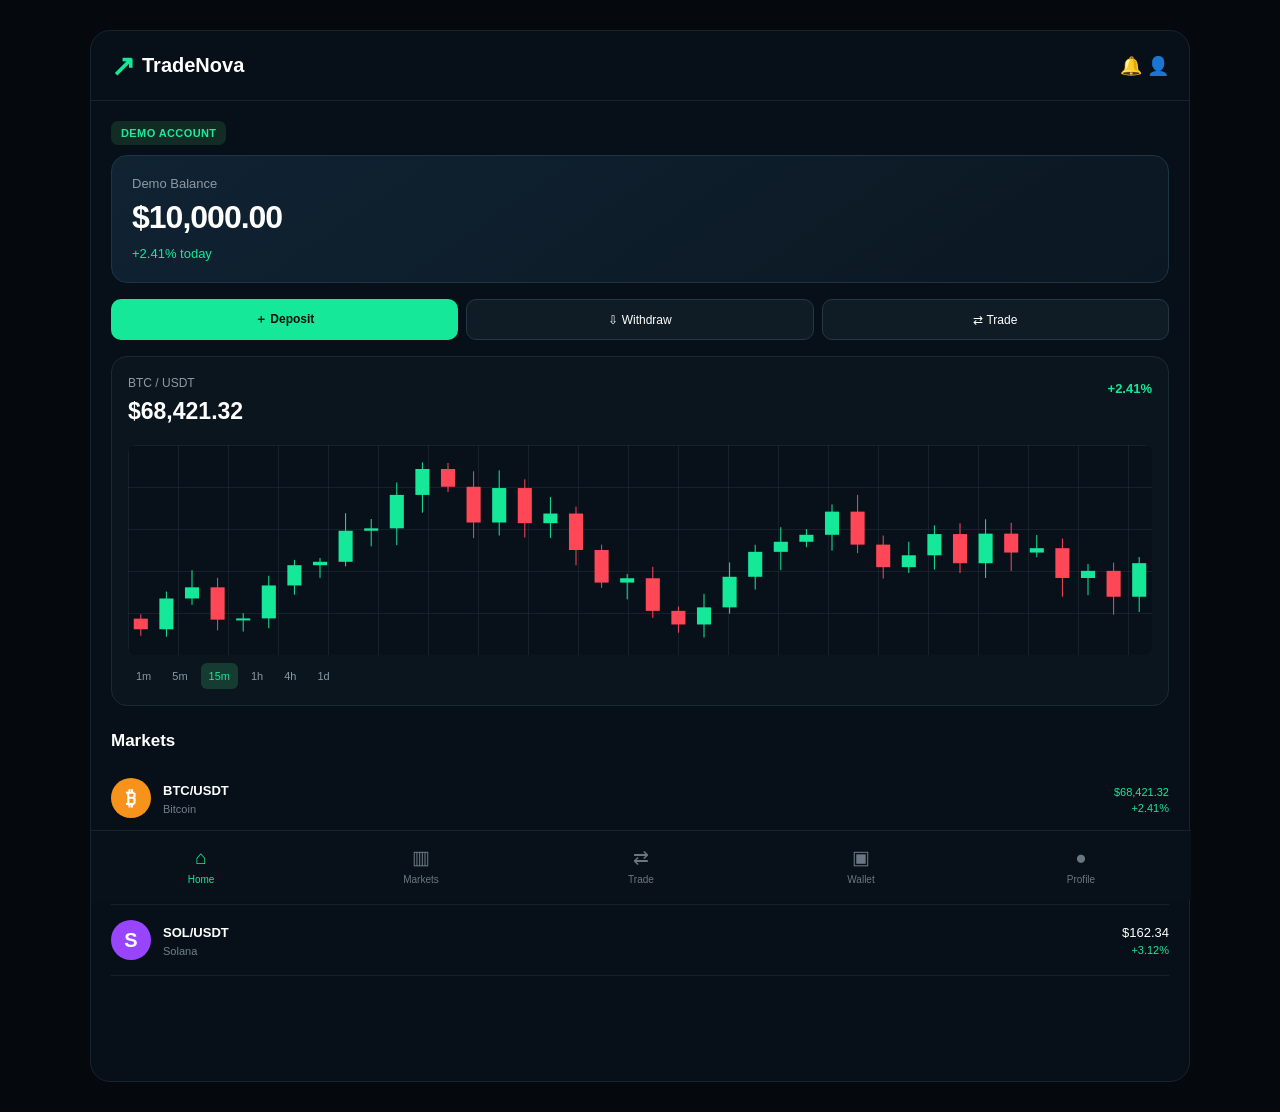
==== index.html @ 8969d8ae "Initial TradeNova demo" ====
<!DOCTYPE html>
<html lang="en">
<head>
    <meta charset="UTF-8">
    <meta name="viewport" content="width=device-width, initial-scale=1.0">

    <title>TradeNova Demo</title>

    <link rel="stylesheet" href="style.css">
</head>

<body>

<div class="phone">

    <header>
        <div class="logo">
            <span>↗</span>
            TradeNova
        </div>

        <div class="header-icons">
            🔔
            👤
        </div>
    </header>

    <main>

        <div class="demo-label">
            DEMO ACCOUNT
        </div>

        <section class="balance-card">
            <p>Demo Balance</p>

            <h1>$10,000.00</h1>

            <span>+2.41% today</span>
        </section>

        <div class="quick-actions">

            <button class="deposit">
                ＋ Deposit
            </button>

            <button>
                ⇩ Withdraw
            </button>

            <button>
                ⇄ Trade
            </button>

        </div>

        <section class="market-card">

            <div class="market-top">

                <div>
                    <small>BTC / USDT</small>

                    <h2 id="btcPrice">
                        $68,421.32
                    </h2>
                </div>

                <strong id="percentage">
                    +2.41%
                </strong>

            </div>

            <div class="chart">

                <div class="grid"></div>

                <canvas id="candleChart"></canvas>

            </div>

            <div class="time-buttons">

                <button>1m</button>
                <button>5m</button>

                <button class="active">
                    15m
                </button>

                <button>1h</button>
                <button>4h</button>
                <button>1d</button>

            </div>

        </section>


        <h3>Markets</h3>


        <div class="coin">

            <div class="coin-icon btc">
                ₿
            </div>

            <div>
                <b>BTC/USDT</b>
                <small>Bitcoin</small>
            </div>

            <div class="price">

                <span id="btcMarketPrice">
                    $68,421.32
                </span>

                <span>
                    +2.41%
                </span>

            </div>

        </div>


        <div class="coin">

            <div class="coin-icon eth">
                Ξ
            </div>

            <div>
                <b>ETH/USDT</b>
                <small>Ethereum</small>
            </div>

            <div class="price">
                $3,245.17

                <span>
                    +1.82%
                </span>
            </div>

        </div>


        <div class="coin">

            <div class="coin-icon sol">
                S
            </div>

            <div>
                <b>SOL/USDT</b>
                <small>Solana</small>
            </div>

            <div class="price">
                $162.34

                <span>
                    +3.12%
                </span>
            </div>

        </div>

    </main>


    <nav class="bottom-nav">

        <a class="selected">
            ⌂
            <small>Home</small>
        </a>

        <a>
            ▥
            <small>Markets</small>
        </a>

        <a>
            ⇄
            <small>Trade</small>
        </a>

        <a>
            ▣
            <small>Wallet</small>
        </a>

        <a>
            ●
            <small>Profile</small>
        </a>

    </nav>

</div>


<script>

const canvas = document.getElementById("candleChart");

const ctx = canvas.getContext("2d");

let candles = [];

let price = 68421.32;


/* Generate random number */

function random(min, max) {

    return Math.random() * (max - min) + min;

}


/* Create candle */

function createCandle() {

    const open = price;

    const movement = random(-500, 500);

    const close = open + movement;

    const high =
        Math.max(open, close)
        + random(50, 250);

    const low =
        Math.min(open, close)
        - random(50, 250);

    price = close;

    return {
        open: open,
        close: close,
        high: high,
        low: low
    };

}


/* Starting candles */

for (let i = 0; i < 40; i++) {

    candles.push(createCandle());

}


/* Draw chart */

function drawChart() {

    const width = canvas.clientWidth;

    const height = canvas.clientHeight;

    const ratio = window.devicePixelRatio || 1;

    canvas.width = width * ratio;

    canvas.height = height * ratio;

    ctx.setTransform(
        ratio,
        0,
        0,
        ratio,
        0,
        0
    );

    ctx.clearRect(
        0,
        0,
        width,
        height
    );


    let highest = Math.max(
        ...candles.map(c => c.high)
    );

    let lowest = Math.min(
        ...candles.map(c => c.low)
    );


    const range = highest - lowest;


    highest += range * 0.1;

    lowest -= range * 0.1;


    const spacing =
        width / candles.length;

    const candleWidth =
        Math.max(3, spacing * 0.55);


    candles.forEach((candle, i) => {

        const x =
            i * spacing + spacing / 2;


        const yHigh =
            height -
            ((candle.high - lowest) /
            (highest - lowest)) *
            height;


        const yLow =
            height -
            ((candle.low - lowest) /
            (highest - lowest)) *
            height;


        const yOpen =
            height -
            ((candle.open - lowest) /
            (highest - lowest)) *
            height;


        const yClose =
            height -
            ((candle.close - lowest) /
            (highest - lowest)) *
            height;


        const bullish =
            candle.close >= candle.open;


        const candleColor =
            bullish
            ? "#16e89a"
            : "#ff4757";


        /* Wick */

        ctx.beginPath();

        ctx.moveTo(x, yHigh);

        ctx.lineTo(x, yLow);

        ctx.strokeStyle = candleColor;

        ctx.lineWidth = 1;

        ctx.stroke();


        /* Body */

        const top =
            Math.min(yOpen, yClose);

        const bottom =
            Math.max(yOpen, yClose);


        const bodyHeight =
            Math.max(2, bottom - top);


        ctx.fillStyle = candleColor;


        ctx.fillRect(
            x - candleWidth / 2,
            top,
            candleWidth,
            bodyHeight
        );

    });

}


/* Add new candle */

function newCandle() {

    candles.push(
        createCandle()
    );


    if (candles.length > 40) {

        candles.shift();

    }


    drawChart();


    document.getElementById(
        "btcPrice"
    ).textContent =
        "$" +
        price.toLocaleString(
            "en-US",
            {
                minimumFractionDigits: 2,
                maximumFractionDigits: 2
            }
        );


    document.getElementById(
        "btcMarketPrice"
    ).textContent =
        "$" +
        price.toLocaleString(
            "en-US",
            {
                minimumFractionDigits: 2,
                maximumFractionDigits: 2
            }
        );

}


/* Draw immediately */

drawChart();


/* New candle every 1.5 seconds */

setInterval(
    newCandle,
    1500
);


/* Redraw when window changes */

window.addEventListener(
    "resize",
    drawChart
);


/* Deposit button */

document
    .querySelector(".deposit")
    .addEventListener(
        "click",
        function() {

            alert(
                "Demo support chat will open here."
            );

        }
    );

</script>

</body>

</html>
---- style.css ----
* {
    box-sizing: border-box;
    margin: 0;
    padding: 0;
}

body {
    background: #05090d;
    color: white;
    font-family: Arial, Helvetica, sans-serif;
    min-height: 100vh;
    display: flex;
    justify-content: center;
}

/* Main phone/app container */
.phone {
    width: 100%;
    max-width: 430px;
    min-height: 100vh;
    background: #071018;
    position: relative;
    padding-bottom: 85px;
}

/* Header */
header {
    height: 70px;
    display: flex;
    justify-content: space-between;
    align-items: center;
    padding: 0 20px;
    border-bottom: 1px solid #17242e;
}

.logo {
    font-size: 20px;
    font-weight: bold;
    display: flex;
    align-items: center;
    gap: 7px;
}

.logo span {
    color: #16e89a;
    font-size: 29px;
    font-weight: bold;
}

.header-icons {
    display: flex;
    gap: 18px;
    font-size: 18px;
}

/* Main content */
main {
    padding: 20px;
}

/* Demo account label */
.demo-label {
    display: inline-block;
    background: #102c25;
    color: #20e89b;
    padding: 6px 10px;
    border-radius: 7px;
    font-size: 11px;
    font-weight: bold;
    margin-bottom: 10px;
    letter-spacing: 0.4px;
}

/* Balance card */
.balance-card {
    background: linear-gradient(
        145deg,
        #102333,
        #0b1721
    );

    border: 1px solid #1b3547;
    border-radius: 16px;
    padding: 20px;
}

.balance-card p {
    color: #8d9aa4;
    font-size: 13px;
}

.balance-card h1 {
    margin: 8px 0;
    font-size: 32px;
    letter-spacing: -1px;
}

.balance-card span {
    color: #16e89a;
    font-size: 13px;
}

/* Quick action buttons */
.quick-actions {
    display: grid;
    grid-template-columns: 1fr 1fr 1fr;
    gap: 8px;
    margin: 16px 0;
}

button {
    background: #101c25;
    color: white;
    border: 1px solid #263744;
    border-radius: 10px;
    padding: 12px 6px;
    cursor: pointer;
    font-size: 12px;
    transition: 0.2s ease;
}

button:hover {
    background: #162731;
}

button:active {
    transform: scale(0.97);
}

button.deposit {
    background: #16e89a;
    color: #03100b;
    border: none;
    font-weight: bold;
}

button.deposit:hover {
    background: #20f0a2;
}

/* Market chart card */
.market-card {
    background: #0b151e;
    border: 1px solid #1a2a35;
    border-radius: 16px;
    padding: 16px;
    overflow: hidden;
}

/* Chart header */
.market-top {
    display: flex;
    justify-content: space-between;
    align-items: flex-start;
}

.market-top small {
    color: #8d9aa4;
    font-size: 12px;
}

.market-top h2 {
    margin-top: 7px;
    font-size: 23px;
}

.market-top strong {
    color: #16e89a;
    font-size: 13px;
    padding-top: 8px;
}

/* Chart */
.chart {
    height: 210px;
    margin-top: 20px;
    position: relative;
    overflow: hidden;
    border-radius: 8px;
    background: #081119;
}

/* Chart grid */
.grid {
    position: absolute;
    inset: 0;

    background-image:
        linear-gradient(
            rgba(38, 55, 68, 0.45) 1px,
            transparent 1px
        ),
        linear-gradient(
            90deg,
            rgba(38, 55, 68, 0.45) 1px,
            transparent 1px
        );

    background-size: 50px 42px;
}

/* Canvas containing candles */
.chart canvas {
    position: absolute;
    inset: 0;
    width: 100%;
    height: 100%;
    display: block;
}

/* Time buttons */
.time-buttons {
    display: flex;
    gap: 5px;
    margin-top: 8px;
}

.time-buttons button {
    border: none;
    background: transparent;
    color: #8998a3;
    padding: 7px 8px;
    font-size: 11px;
}

.time-buttons button:hover {
    background: #111f29;
}

.time-buttons .active {
    background: #163c32;
    color: #16e89a;
    border-radius: 6px;
}

/* Markets heading */
h3 {
    margin: 25px 0 12px;
    font-size: 17px;
}

/* Coin rows */
.coin {
    display: flex;
    align-items: center;
    gap: 12px;
    padding: 15px 0;
    border-bottom: 1px solid #14222c;
}

/* Coin icons */
.coin-icon {
    width: 40px;
    height: 40px;
    min-width: 40px;
    border-radius: 50%;

    display: flex;
    justify-content: center;
    align-items: center;

    font-weight: bold;
    font-size: 20px;
}

.btc {
    background: #f7931a;
}

.eth {
    background: #627eea;
}

.sol {
    background: #9945ff;
}

/* Coin name */
.coin b {
    font-size: 13px;
}

.coin small {
    display: block;
    color: #71808b;
    margin-top: 4px;
    font-size: 11px;
}

/* Coin price */
.price {
    margin-left: auto;
    text-align: right;
    font-size: 13px;
}

.price span {
    display: block;
    color: #16e89a;
    margin-top: 4px;
    font-size: 11px;
}

/* Bottom navigation */
.bottom-nav {
    position: fixed;
    bottom: 0;

    width: 100%;
    max-width: 430px;

    height: 70px;

    background: #081119;
    border-top: 1px solid #17242e;

    display: flex;
    justify-content: space-around;
    align-items: center;

    z-index: 20;
}

.bottom-nav a {
    color: #687782;
    text-align: center;
    font-size: 19px;
    cursor: pointer;
    min-width: 50px;
}

.bottom-nav small {
    display: block;
    font-size: 10px;
    margin-top: 5px;
}

.bottom-nav .selected {
    color: #16e89a;
}

/* Mobile adjustments */
@media (max-width: 360px) {

    main {
        padding: 15px;
    }

    .balance-card h1 {
        font-size: 27px;
    }

    .market-top h2 {
        font-size: 20px;
    }

    .chart {
        height: 185px;
    }

    .quick-actions {
        gap: 5px;
    }

    button {
        font-size: 11px;
    }
}

/* Desktop preview */
@media (min-width: 700px) {

    body {
        padding: 30px 0;
        align-items: flex-start;
    }

    .phone {
        max-width: 1100px;
        min-height: 900px;
        border: 1px solid #17242e;
        border-radius: 20px;
        overflow: hidden;
    }

    .bottom-nav {
        max-width: 1100px;
    }
}
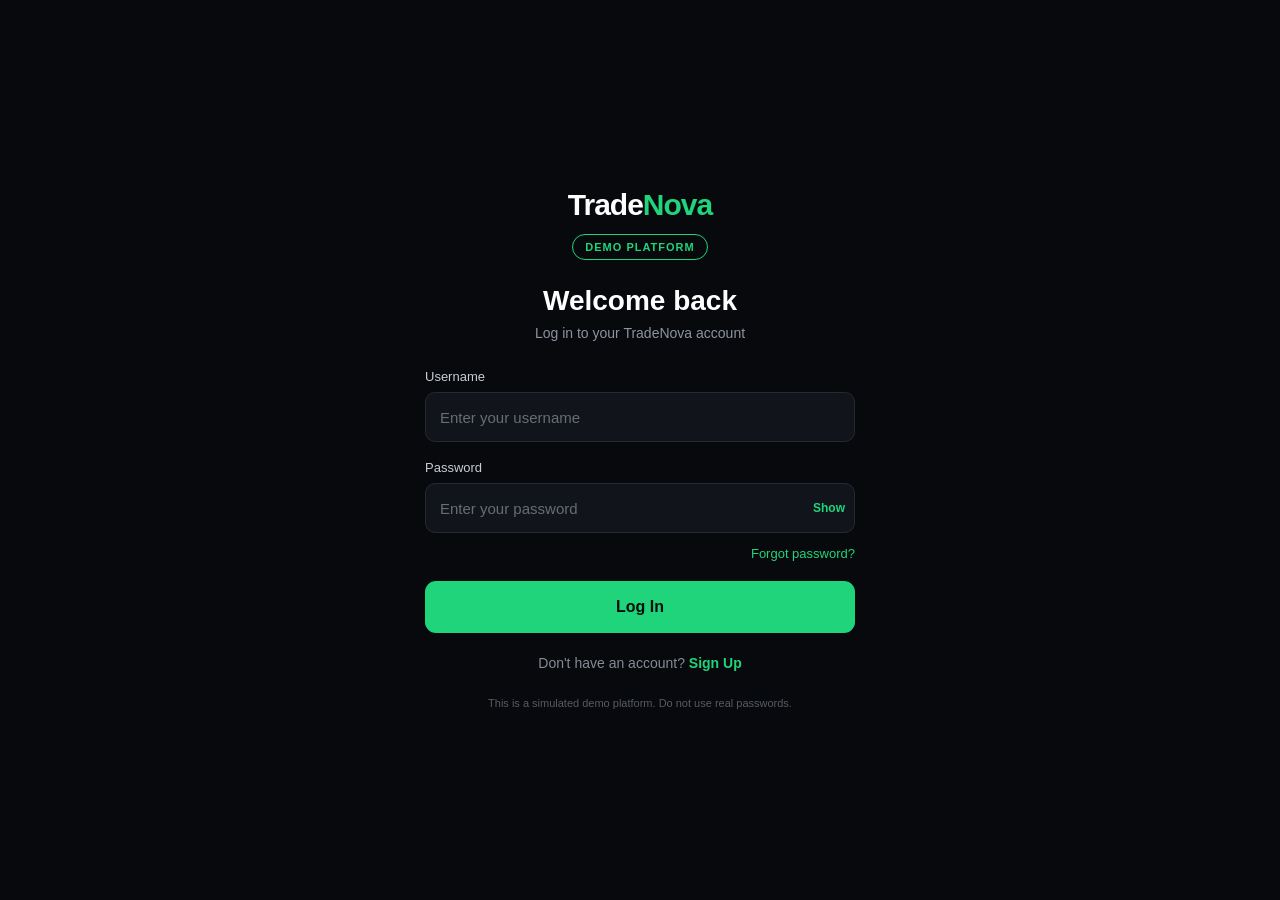
==== commit 4fda2b4b: "Make login the homepage" ====
--- a/index.html
+++ b/index.html
@@ -3,495 +3,12 @@
 <head>
     <meta charset="UTF-8">
     <meta name="viewport" content="width=device-width, initial-scale=1.0">
+    <title>TradeNova - Welcome</title>
 
-    <title>TradeNova Demo</title>
-
-    <link rel="stylesheet" href="style.css">
+    <meta http-equiv="refresh" content="0; url=login.html">
 </head>
-
 <body>
-
-<div class="phone">
-
-    <header>
-        <div class="logo">
-            <span>↗</span>
-            TradeNova
-        </div>
-
-        <div class="header-icons">
-            🔔
-            👤
-        </div>
-    </header>
-
-    <main>
-
-        <div class="demo-label">
-            DEMO ACCOUNT
-        </div>
-
-        <section class="balance-card">
-            <p>Demo Balance</p>
-
-            <h1>$10,000.00</h1>
-
-            <span>+2.41% today</span>
-        </section>
-
-        <div class="quick-actions">
-
-            <button class="deposit">
-                ＋ Deposit
-            </button>
-
-            <button>
-                ⇩ Withdraw
-            </button>
-
-            <button>
-                ⇄ Trade
-            </button>
-
-        </div>
-
-        <section class="market-card">
-
-            <div class="market-top">
-
-                <div>
-                    <small>BTC / USDT</small>
-
-                    <h2 id="btcPrice">
-                        $68,421.32
-                    </h2>
-                </div>
-
-                <strong id="percentage">
-                    +2.41%
-                </strong>
-
-            </div>
-
-            <div class="chart">
-
-                <div class="grid"></div>
-
-                <canvas id="candleChart"></canvas>
-
-            </div>
-
-            <div class="time-buttons">
-
-                <button>1m</button>
-                <button>5m</button>
-
-                <button class="active">
-                    15m
-                </button>
-
-                <button>1h</button>
-                <button>4h</button>
-                <button>1d</button>
-
-            </div>
-
-        </section>
-
-
-        <h3>Markets</h3>
-
-
-        <div class="coin">
-
-            <div class="coin-icon btc">
-                ₿
-            </div>
-
-            <div>
-                <b>BTC/USDT</b>
-                <small>Bitcoin</small>
-            </div>
-
-            <div class="price">
-
-                <span id="btcMarketPrice">
-                    $68,421.32
-                </span>
-
-                <span>
-                    +2.41%
-                </span>
-
-            </div>
-
-        </div>
-
-
-        <div class="coin">
-
-            <div class="coin-icon eth">
-                Ξ
-            </div>
-
-            <div>
-                <b>ETH/USDT</b>
-                <small>Ethereum</small>
-            </div>
-
-            <div class="price">
-                $3,245.17
-
-                <span>
-                    +1.82%
-                </span>
-            </div>
-
-        </div>
-
-
-        <div class="coin">
-
-            <div class="coin-icon sol">
-                S
-            </div>
-
-            <div>
-                <b>SOL/USDT</b>
-                <small>Solana</small>
-            </div>
-
-            <div class="price">
-                $162.34
-
-                <span>
-                    +3.12%
-                </span>
-            </div>
-
-        </div>
-
-    </main>
-
-
-    <nav class="bottom-nav">
-
-        <a class="selected">
-            ⌂
-            <small>Home</small>
-        </a>
-
-        <a>
-            ▥
-            <small>Markets</small>
-        </a>
-
-        <a>
-            ⇄
-            <small>Trade</small>
-        </a>
-
-        <a>
-            ▣
-            <small>Wallet</small>
-        </a>
-
-        <a>
-            ●
-            <small>Profile</small>
-        </a>
-
-    </nav>
-
-</div>
-
-
-<script>
-
-const canvas = document.getElementById("candleChart");
-
-const ctx = canvas.getContext("2d");
-
-let candles = [];
-
-let price = 68421.32;
-
-
-/* Generate random number */
-
-function random(min, max) {
-
-    return Math.random() * (max - min) + min;
-
-}
-
-
-/* Create candle */
-
-function createCandle() {
-
-    const open = price;
-
-    const movement = random(-500, 500);
-
-    const close = open + movement;
-
-    const high =
-        Math.max(open, close)
-        + random(50, 250);
-
-    const low =
-        Math.min(open, close)
-        - random(50, 250);
-
-    price = close;
-
-    return {
-        open: open,
-        close: close,
-        high: high,
-        low: low
-    };
-
-}
-
-
-/* Starting candles */
-
-for (let i = 0; i < 40; i++) {
-
-    candles.push(createCandle());
-
-}
-
-
-/* Draw chart */
-
-function drawChart() {
-
-    const width = canvas.clientWidth;
-
-    const height = canvas.clientHeight;
-
-    const ratio = window.devicePixelRatio || 1;
-
-    canvas.width = width * ratio;
-
-    canvas.height = height * ratio;
-
-    ctx.setTransform(
-        ratio,
-        0,
-        0,
-        ratio,
-        0,
-        0
-    );
-
-    ctx.clearRect(
-        0,
-        0,
-        width,
-        height
-    );
-
-
-    let highest = Math.max(
-        ...candles.map(c => c.high)
-    );
-
-    let lowest = Math.min(
-        ...candles.map(c => c.low)
-    );
-
-
-    const range = highest - lowest;
-
-
-    highest += range * 0.1;
-
-    lowest -= range * 0.1;
-
-
-    const spacing =
-        width / candles.length;
-
-    const candleWidth =
-        Math.max(3, spacing * 0.55);
-
-
-    candles.forEach((candle, i) => {
-
-        const x =
-            i * spacing + spacing / 2;
-
-
-        const yHigh =
-            height -
-            ((candle.high - lowest) /
-            (highest - lowest)) *
-            height;
-
-
-        const yLow =
-            height -
-            ((candle.low - lowest) /
-            (highest - lowest)) *
-            height;
-
-
-        const yOpen =
-            height -
-            ((candle.open - lowest) /
-            (highest - lowest)) *
-            height;
-
-
-        const yClose =
-            height -
-            ((candle.close - lowest) /
-            (highest - lowest)) *
-            height;
-
-
-        const bullish =
-            candle.close >= candle.open;
-
-
-        const candleColor =
-            bullish
-            ? "#16e89a"
-            : "#ff4757";
-
-
-        /* Wick */
-
-        ctx.beginPath();
-
-        ctx.moveTo(x, yHigh);
-
-        ctx.lineTo(x, yLow);
-
-        ctx.strokeStyle = candleColor;
-
-        ctx.lineWidth = 1;
-
-        ctx.stroke();
-
-
-        /* Body */
-
-        const top =
-            Math.min(yOpen, yClose);
-
-        const bottom =
-            Math.max(yOpen, yClose);
-
-
-        const bodyHeight =
-            Math.max(2, bottom - top);
-
-
-        ctx.fillStyle = candleColor;
-
-
-        ctx.fillRect(
-            x - candleWidth / 2,
-            top,
-            candleWidth,
-            bodyHeight
-        );
-
-    });
-
-}
-
-
-/* Add new candle */
-
-function newCandle() {
-
-    candles.push(
-        createCandle()
-    );
-
-
-    if (candles.length > 40) {
-
-        candles.shift();
-
-    }
-
-
-    drawChart();
-
-
-    document.getElementById(
-        "btcPrice"
-    ).textContent =
-        "$" +
-        price.toLocaleString(
-            "en-US",
-            {
-                minimumFractionDigits: 2,
-                maximumFractionDigits: 2
-            }
-        );
-
-
-    document.getElementById(
-        "btcMarketPrice"
-    ).textContent =
-        "$" +
-        price.toLocaleString(
-            "en-US",
-            {
-                minimumFractionDigits: 2,
-                maximumFractionDigits: 2
-            }
-        );
-
-}
-
-
-/* Draw immediately */
-
-drawChart();
-
-
-/* New candle every 1.5 seconds */
-
-setInterval(
-    newCandle,
-    1500
-);
-
-
-/* Redraw when window changes */
-
-window.addEventListener(
-    "resize",
-    drawChart
-);
-
-
-/* Deposit button */
-
-document
-    .querySelector(".deposit")
-    .addEventListener(
-        "click",
-        function() {
-
-            alert(
-                "Demo support chat will open here."
-            );
-
-        }
-    );
-
-</script>
-
+    <p>Welcome to TradeNova Demo...</p>
+    <p><a href="login.html">Continue to Login</a></p>
 </body>
-
-</html>
+</html>
